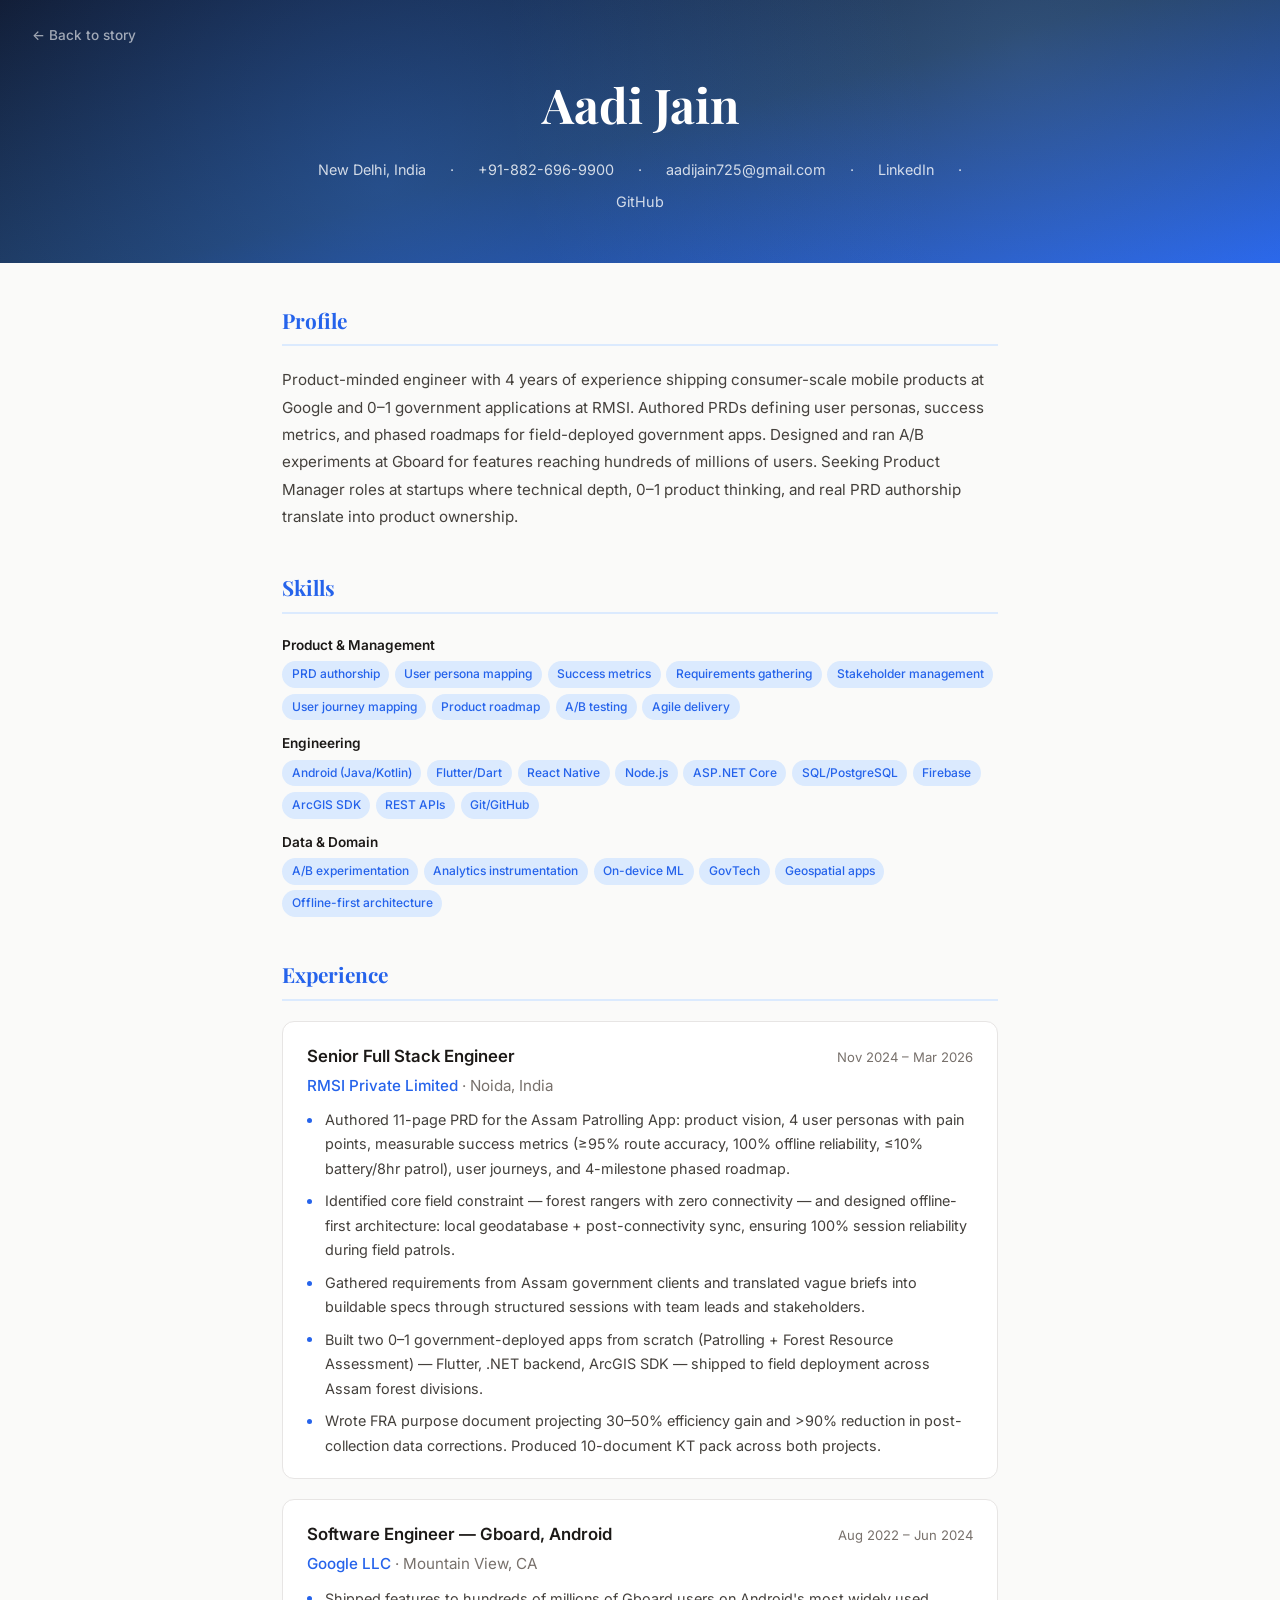
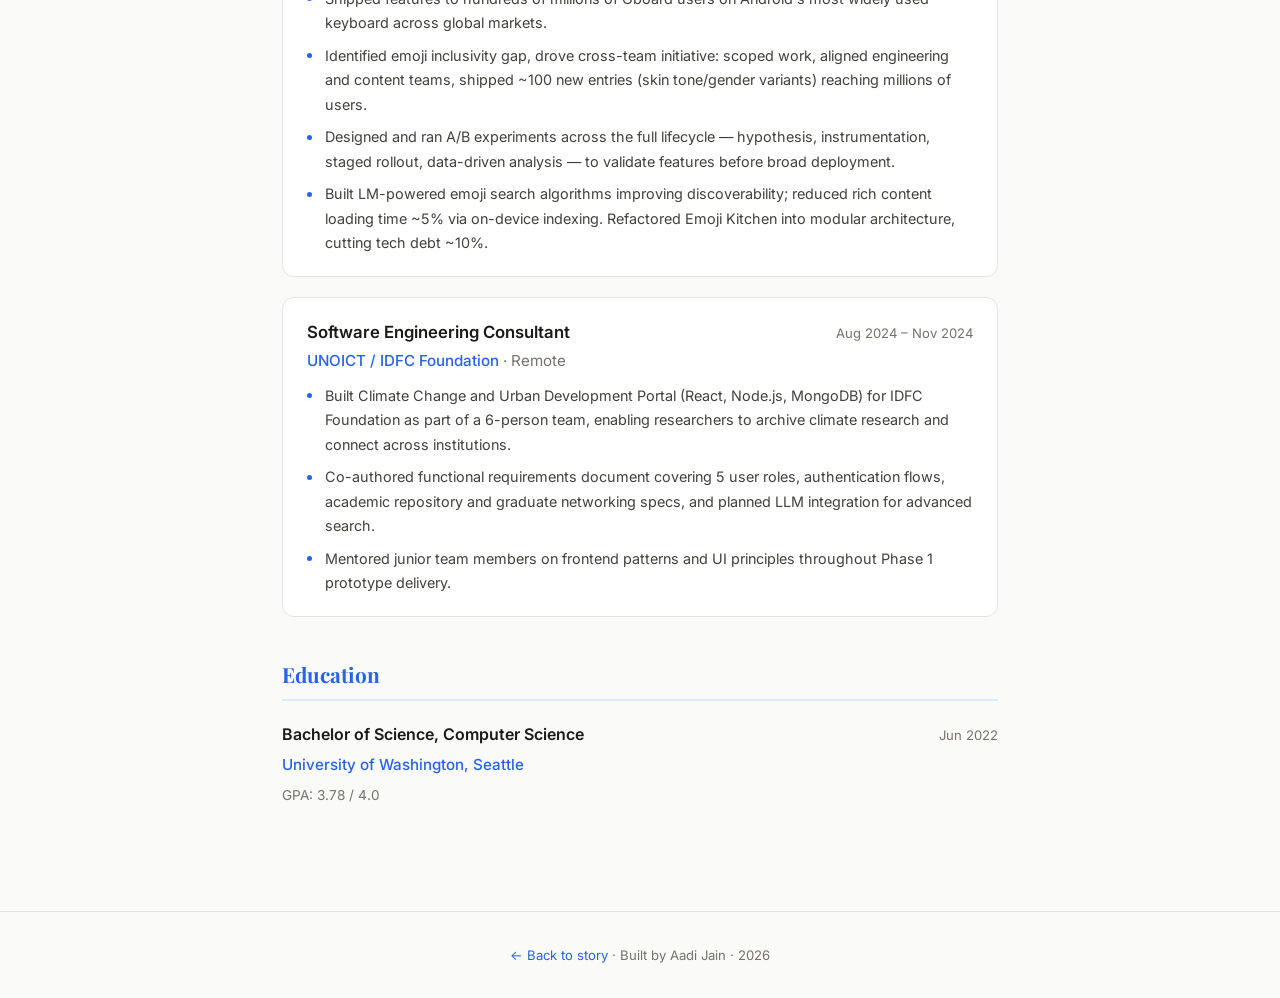
==== resume.html @ 9647545c "Add online resume page and link from main site resume.html styled to match life-at-work design. Cont" ====
<!DOCTYPE html>
<html lang="en">
<head>
<meta charset="UTF-8">
<meta name="viewport" content="width=device-width, initial-scale=1.0">
<title>Aadi Jain — Resume</title>
<link href="https://fonts.googleapis.com/css2?family=Inter:wght@400;500;600;700&family=Playfair+Display:wght@600;700&display=swap" rel="stylesheet">
<style>
  * { margin: 0; padding: 0; box-sizing: border-box; }

  :root {
    --bg: #fafaf9;
    --text: #1c1917;
    --muted: #78716c;
    --accent: #2563eb;
    --accent-light: #dbeafe;
    --card: #ffffff;
    --border: #e7e5e4;
  }

  body {
    font-family: 'Inter', -apple-system, sans-serif;
    background: var(--bg);
    color: var(--text);
    line-height: 1.7;
    -webkit-font-smoothing: antialiased;
  }

  /* ── Header ── */
  .resume-header {
    background: linear-gradient(165deg, #0f172a 0%, #1e3a5f 50%, #2563eb 100%);
    color: #fff;
    padding: 4rem 2rem 3rem;
    text-align: center;
    position: relative;
    overflow: hidden;
  }

  .resume-header::before {
    content: '';
    position: absolute;
    inset: 0;
    background: radial-gradient(circle at 30% 70%, rgba(59,130,246,0.3) 0%, transparent 60%),
                radial-gradient(circle at 80% 20%, rgba(147,197,253,0.15) 0%, transparent 50%);
  }

  .resume-header-content {
    position: relative;
    max-width: 700px;
    margin: 0 auto;
  }

  .resume-header h1 {
    font-family: 'Playfair Display', serif;
    font-size: clamp(2rem, 4vw, 3rem);
    font-weight: 700;
    margin-bottom: 0.75rem;
  }

  .contact-row {
    display: flex;
    flex-wrap: wrap;
    justify-content: center;
    gap: 0.5rem 1.5rem;
    font-size: 0.9rem;
    color: rgba(255,255,255,0.8);
  }

  .contact-row a {
    color: rgba(255,255,255,0.8);
    text-decoration: none;
    transition: color 0.2s;
  }

  .contact-row a:hover { color: #fff; }

  .back-link {
    position: absolute;
    top: 1.5rem;
    left: 2rem;
    color: rgba(255,255,255,0.6);
    text-decoration: none;
    font-size: 0.85rem;
    font-weight: 500;
    transition: color 0.2s;
  }

  .back-link:hover { color: #fff; }

  /* ── Resume Body ── */
  .resume {
    max-width: 780px;
    margin: 0 auto;
    padding: 2.5rem 2rem 4rem;
  }

  .section { margin-bottom: 2.5rem; }

  .section-title {
    font-family: 'Playfair Display', serif;
    font-size: 1.3rem;
    font-weight: 700;
    color: var(--accent);
    border-bottom: 2px solid var(--accent-light);
    padding-bottom: 0.4rem;
    margin-bottom: 1.25rem;
  }

  .profile-text {
    font-size: 0.95rem;
    color: #44403c;
    line-height: 1.8;
  }

  /* ── Skills ── */
  .skill-group { margin-bottom: 0.75rem; }

  .skill-label {
    font-weight: 600;
    font-size: 0.85rem;
    color: var(--text);
    margin-bottom: 0.25rem;
  }

  .skill-tags {
    display: flex;
    flex-wrap: wrap;
    gap: 0.35rem;
  }

  .skill-tag {
    font-size: 0.75rem;
    font-weight: 500;
    padding: 0.2rem 0.6rem;
    border-radius: 999px;
    background: var(--accent-light);
    color: var(--accent);
  }

  /* ── Experience ── */
  .job {
    background: var(--card);
    border: 1px solid var(--border);
    border-radius: 12px;
    padding: 1.25rem 1.5rem;
    margin-bottom: 1.25rem;
  }

  .job-header {
    display: flex;
    flex-wrap: wrap;
    justify-content: space-between;
    align-items: baseline;
    gap: 0.25rem 1rem;
    margin-bottom: 0.15rem;
  }

  .job-title {
    font-weight: 600;
    font-size: 1.05rem;
  }

  .job-date {
    font-size: 0.82rem;
    color: var(--muted);
    white-space: nowrap;
  }

  .job-company {
    font-weight: 500;
    color: var(--accent);
    font-size: 0.95rem;
    margin-bottom: 0.6rem;
  }

  .job-location {
    color: var(--muted);
    font-weight: 400;
  }

  .job ul {
    list-style: none;
    padding: 0;
  }

  .job li {
    position: relative;
    padding-left: 1.1rem;
    font-size: 0.9rem;
    color: #44403c;
    line-height: 1.7;
    margin-bottom: 0.5rem;
  }

  .job li::before {
    content: '';
    position: absolute;
    left: 0;
    top: 0.6rem;
    width: 5px;
    height: 5px;
    border-radius: 50%;
    background: var(--accent);
  }

  .job li:last-child { margin-bottom: 0; }

  /* ── Education ── */
  .edu {
    display: flex;
    flex-wrap: wrap;
    justify-content: space-between;
    align-items: baseline;
    gap: 0.25rem 1rem;
  }

  .edu-degree {
    font-weight: 600;
    font-size: 1rem;
  }

  .edu-date {
    font-size: 0.82rem;
    color: var(--muted);
  }

  .edu-school {
    width: 100%;
    color: var(--accent);
    font-weight: 500;
    font-size: 0.95rem;
  }

  .edu-gpa {
    font-size: 0.85rem;
    color: var(--muted);
    margin-top: 0.15rem;
  }

  /* ── Footer ── */
  .resume-footer {
    text-align: center;
    padding: 2rem;
    font-size: 0.82rem;
    color: var(--muted);
    border-top: 1px solid var(--border);
  }

  .resume-footer a {
    color: var(--accent);
    text-decoration: none;
  }

  .resume-footer a:hover { text-decoration: underline; }

  /* ── Print ── */
  @media print {
    .resume-header { padding: 2rem 1rem 1.5rem; }
    .back-link { display: none; }
    .resume { padding: 1rem; }
    .job { break-inside: avoid; }
  }

  @media (max-width: 600px) {
    .resume { padding: 1.5rem 1.25rem 3rem; }
    .job { padding: 1rem 1.15rem; }
    .back-link { position: relative; top: 0; left: 0; display: block; margin-bottom: 1rem; }
  }
</style>
</head>
<body>

<!-- ── Header ── -->
<header class="resume-header">
  <a href="index.html" class="back-link">&larr; Back to story</a>
  <div class="resume-header-content">
    <h1>Aadi Jain</h1>
    <div class="contact-row">
      <span>New Delhi, India</span>
      <span>&middot;</span>
      <a href="tel:+918826969900">+91-882-696-9900</a>
      <span>&middot;</span>
      <a href="mailto:aadijain725@gmail.com">aadijain725@gmail.com</a>
      <span>&middot;</span>
      <a href="https://www.linkedin.com/in/aadi-jain-tech/" target="_blank" rel="noopener">LinkedIn</a>
      <span>&middot;</span>
      <a href="https://github.com/aadijain725" target="_blank" rel="noopener">GitHub</a>
    </div>
  </div>
</header>

<main class="resume">

  <!-- Profile -->
  <div class="section">
    <h2 class="section-title">Profile</h2>
    <p class="profile-text">Product-minded engineer with 4 years of experience shipping consumer-scale mobile products at Google and 0&ndash;1 government applications at RMSI. Authored PRDs defining user personas, success metrics, and phased roadmaps for field-deployed government apps. Designed and ran A/B experiments at Gboard for features reaching hundreds of millions of users. Seeking Product Manager roles at startups where technical depth, 0&ndash;1 product thinking, and real PRD authorship translate into product ownership.</p>
  </div>

  <!-- Skills -->
  <div class="section">
    <h2 class="section-title">Skills</h2>

    <div class="skill-group">
      <div class="skill-label">Product &amp; Management</div>
      <div class="skill-tags">
        <span class="skill-tag">PRD authorship</span>
        <span class="skill-tag">User persona mapping</span>
        <span class="skill-tag">Success metrics</span>
        <span class="skill-tag">Requirements gathering</span>
        <span class="skill-tag">Stakeholder management</span>
        <span class="skill-tag">User journey mapping</span>
        <span class="skill-tag">Product roadmap</span>
        <span class="skill-tag">A/B testing</span>
        <span class="skill-tag">Agile delivery</span>
      </div>
    </div>

    <div class="skill-group">
      <div class="skill-label">Engineering</div>
      <div class="skill-tags">
        <span class="skill-tag">Android (Java/Kotlin)</span>
        <span class="skill-tag">Flutter/Dart</span>
        <span class="skill-tag">React Native</span>
        <span class="skill-tag">Node.js</span>
        <span class="skill-tag">ASP.NET Core</span>
        <span class="skill-tag">SQL/PostgreSQL</span>
        <span class="skill-tag">Firebase</span>
        <span class="skill-tag">ArcGIS SDK</span>
        <span class="skill-tag">REST APIs</span>
        <span class="skill-tag">Git/GitHub</span>
      </div>
    </div>

    <div class="skill-group">
      <div class="skill-label">Data &amp; Domain</div>
      <div class="skill-tags">
        <span class="skill-tag">A/B experimentation</span>
        <span class="skill-tag">Analytics instrumentation</span>
        <span class="skill-tag">On-device ML</span>
        <span class="skill-tag">GovTech</span>
        <span class="skill-tag">Geospatial apps</span>
        <span class="skill-tag">Offline-first architecture</span>
      </div>
    </div>
  </div>

  <!-- Experience -->
  <div class="section">
    <h2 class="section-title">Experience</h2>

    <div class="job">
      <div class="job-header">
        <span class="job-title">Senior Full Stack Engineer</span>
        <span class="job-date">Nov 2024 &ndash; Mar 2026</span>
      </div>
      <div class="job-company">RMSI Private Limited <span class="job-location">&middot; Noida, India</span></div>
      <ul>
        <li>Authored 11-page PRD for the Assam Patrolling App: product vision, 4 user personas with pain points, measurable success metrics (&ge;95% route accuracy, 100% offline reliability, &le;10% battery/8hr patrol), user journeys, and 4-milestone phased roadmap.</li>
        <li>Identified core field constraint &mdash; forest rangers with zero connectivity &mdash; and designed offline-first architecture: local geodatabase + post-connectivity sync, ensuring 100% session reliability during field patrols.</li>
        <li>Gathered requirements from Assam government clients and translated vague briefs into buildable specs through structured sessions with team leads and stakeholders.</li>
        <li>Built two 0&ndash;1 government-deployed apps from scratch (Patrolling + Forest Resource Assessment) &mdash; Flutter, .NET backend, ArcGIS SDK &mdash; shipped to field deployment across Assam forest divisions.</li>
        <li>Wrote FRA purpose document projecting 30&ndash;50% efficiency gain and &gt;90% reduction in post-collection data corrections. Produced 10-document KT pack across both projects.</li>
      </ul>
    </div>

    <div class="job">
      <div class="job-header">
        <span class="job-title">Software Engineer &mdash; Gboard, Android</span>
        <span class="job-date">Aug 2022 &ndash; Jun 2024</span>
      </div>
      <div class="job-company">Google LLC <span class="job-location">&middot; Mountain View, CA</span></div>
      <ul>
        <li>Shipped features to hundreds of millions of Gboard users on Android's most widely used keyboard across global markets.</li>
        <li>Identified emoji inclusivity gap, drove cross-team initiative: scoped work, aligned engineering and content teams, shipped ~100 new entries (skin tone/gender variants) reaching millions of users.</li>
        <li>Designed and ran A/B experiments across the full lifecycle &mdash; hypothesis, instrumentation, staged rollout, data-driven analysis &mdash; to validate features before broad deployment.</li>
        <li>Built LM-powered emoji search algorithms improving discoverability; reduced rich content loading time ~5% via on-device indexing. Refactored Emoji Kitchen into modular architecture, cutting tech debt ~10%.</li>
      </ul>
    </div>

    <div class="job">
      <div class="job-header">
        <span class="job-title">Software Engineering Consultant</span>
        <span class="job-date">Aug 2024 &ndash; Nov 2024</span>
      </div>
      <div class="job-company">UNOICT / IDFC Foundation <span class="job-location">&middot; Remote</span></div>
      <ul>
        <li>Built Climate Change and Urban Development Portal (React, Node.js, MongoDB) for IDFC Foundation as part of a 6-person team, enabling researchers to archive climate research and connect across institutions.</li>
        <li>Co-authored functional requirements document covering 5 user roles, authentication flows, academic repository and graduate networking specs, and planned LLM integration for advanced search.</li>
        <li>Mentored junior team members on frontend patterns and UI principles throughout Phase 1 prototype delivery.</li>
      </ul>
    </div>

  </div>

  <!-- Education -->
  <div class="section">
    <h2 class="section-title">Education</h2>
    <div class="edu">
      <span class="edu-degree">Bachelor of Science, Computer Science</span>
      <span class="edu-date">Jun 2022</span>
      <span class="edu-school">University of Washington, Seattle</span>
      <span class="edu-gpa">GPA: 3.78 / 4.0</span>
    </div>
  </div>

</main>

<footer class="resume-footer">
  <a href="index.html">&larr; Back to story</a> &middot; Built by Aadi Jain &middot; 2026
</footer>

</body>
</html>
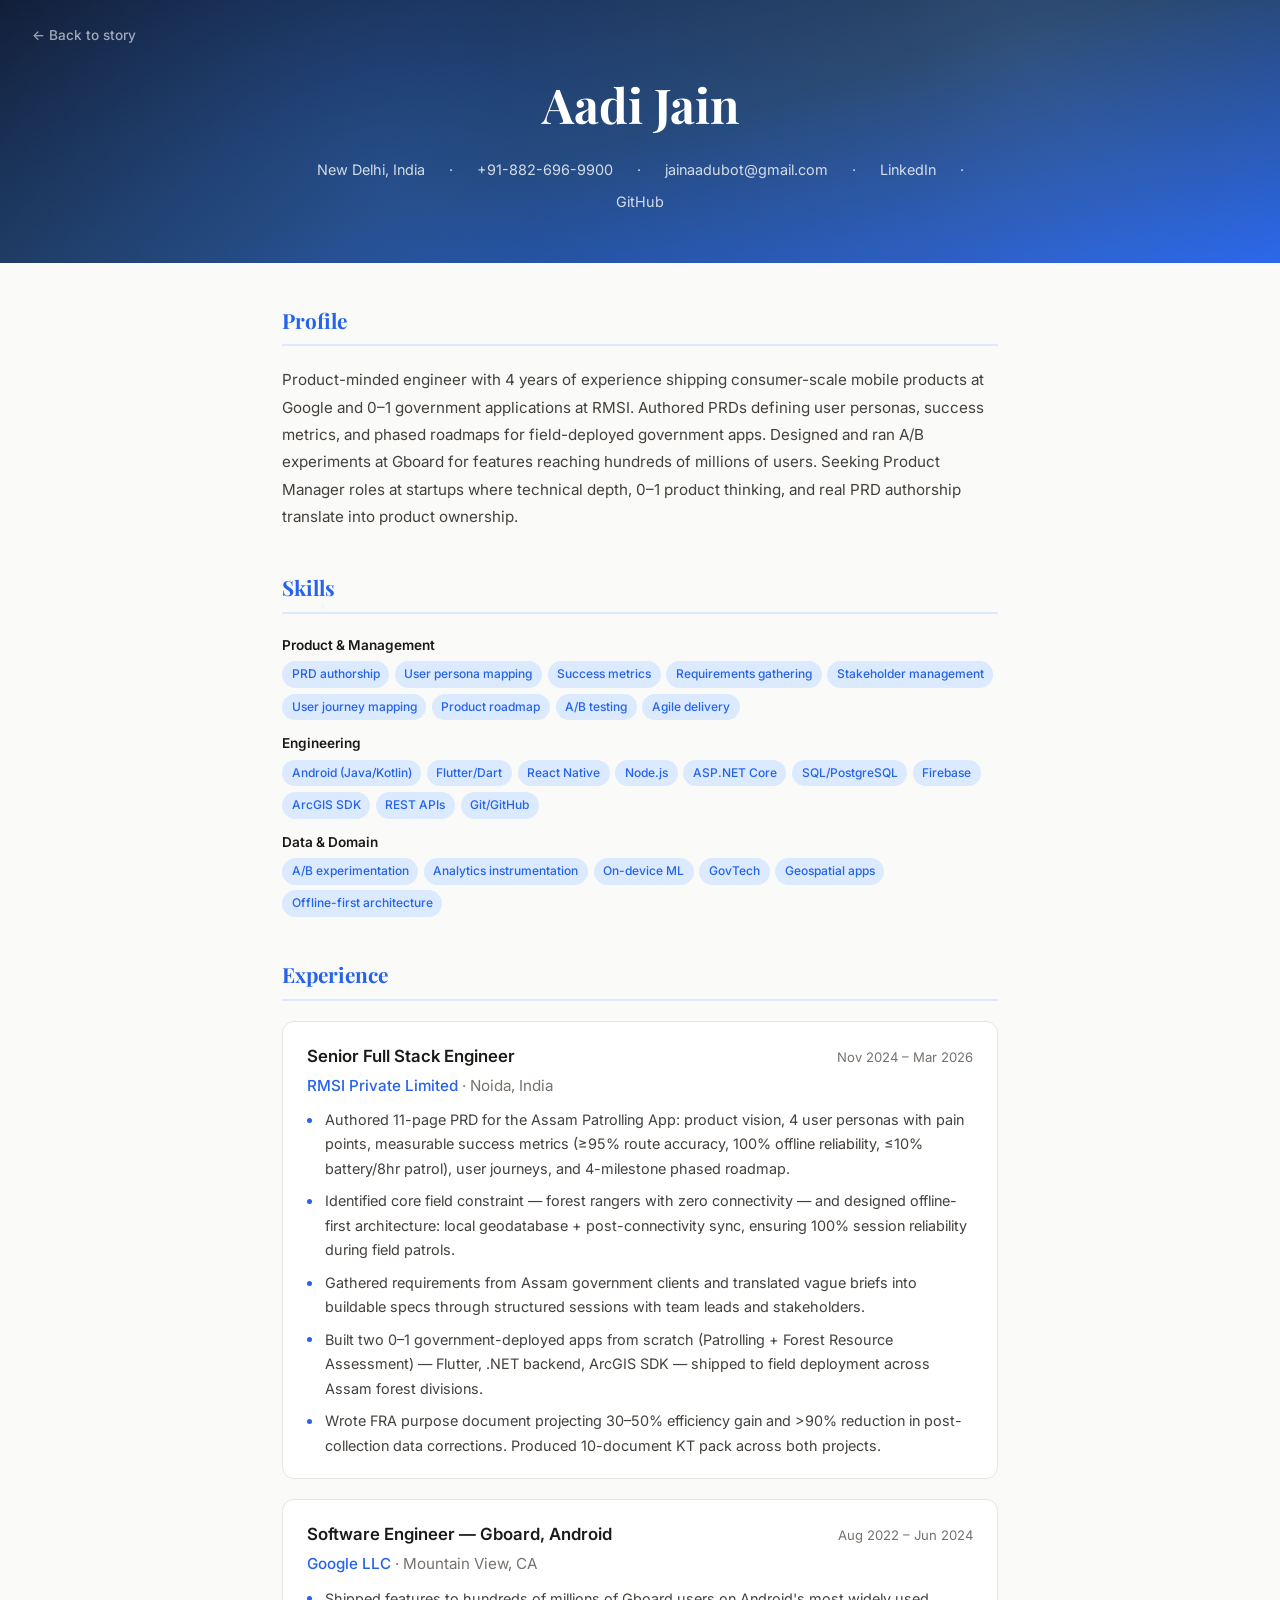
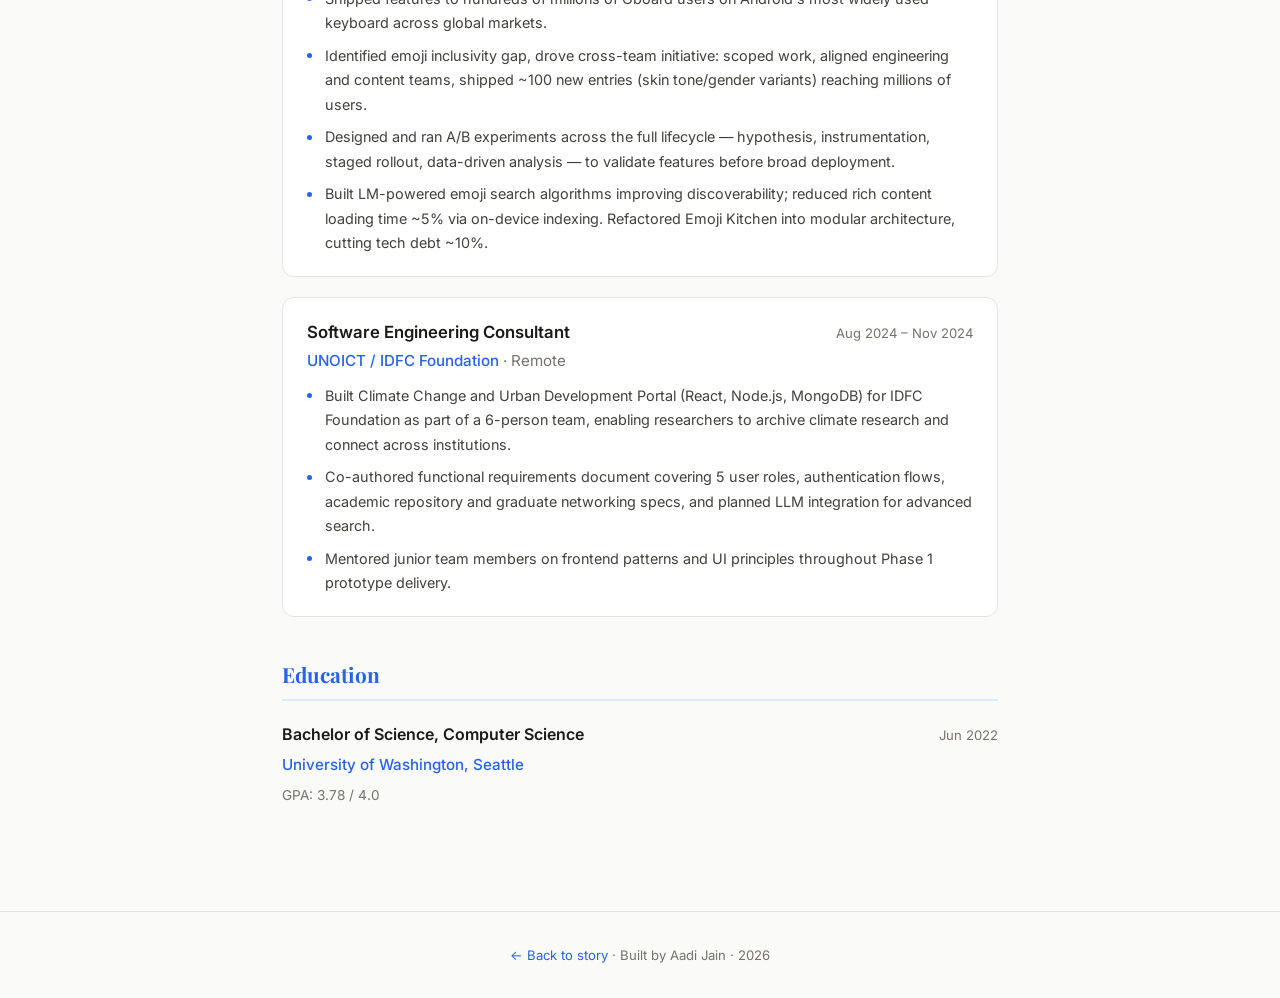
==== commit 98ab7453: "Update resume page email to jainaadubot@gmail.com Co-Authored-By: Claude Opus 4.6 <noreply@anthropic" ====
--- a/resume.html
+++ b/resume.html
@@ -280,7 +280,7 @@
       <span>&middot;</span>
       <a href="tel:+918826969900">+91-882-696-9900</a>
       <span>&middot;</span>
-      <a href="mailto:aadijain725@gmail.com">aadijain725@gmail.com</a>
+      <a href="mailto:jainaadubot@gmail.com">jainaadubot@gmail.com</a>
       <span>&middot;</span>
       <a href="https://www.linkedin.com/in/aadi-jain-tech/" target="_blank" rel="noopener">LinkedIn</a>
       <span>&middot;</span>
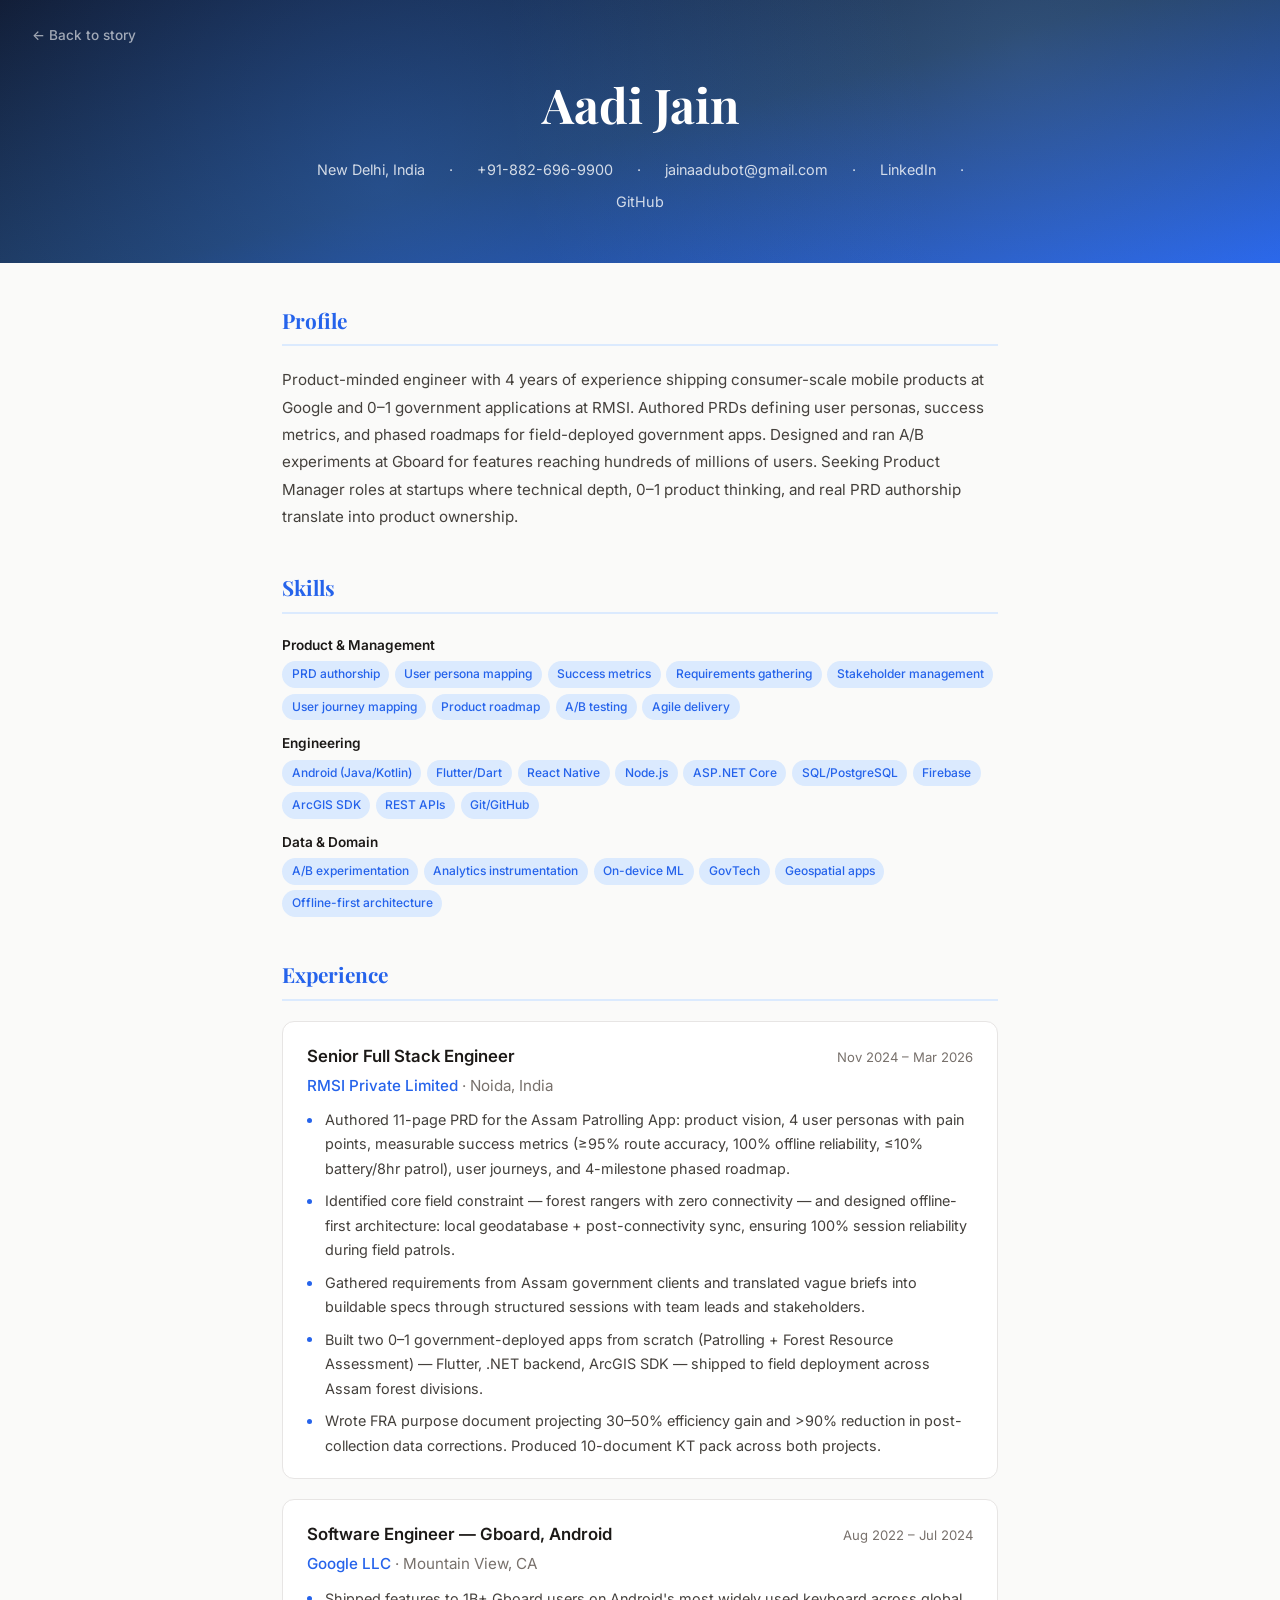
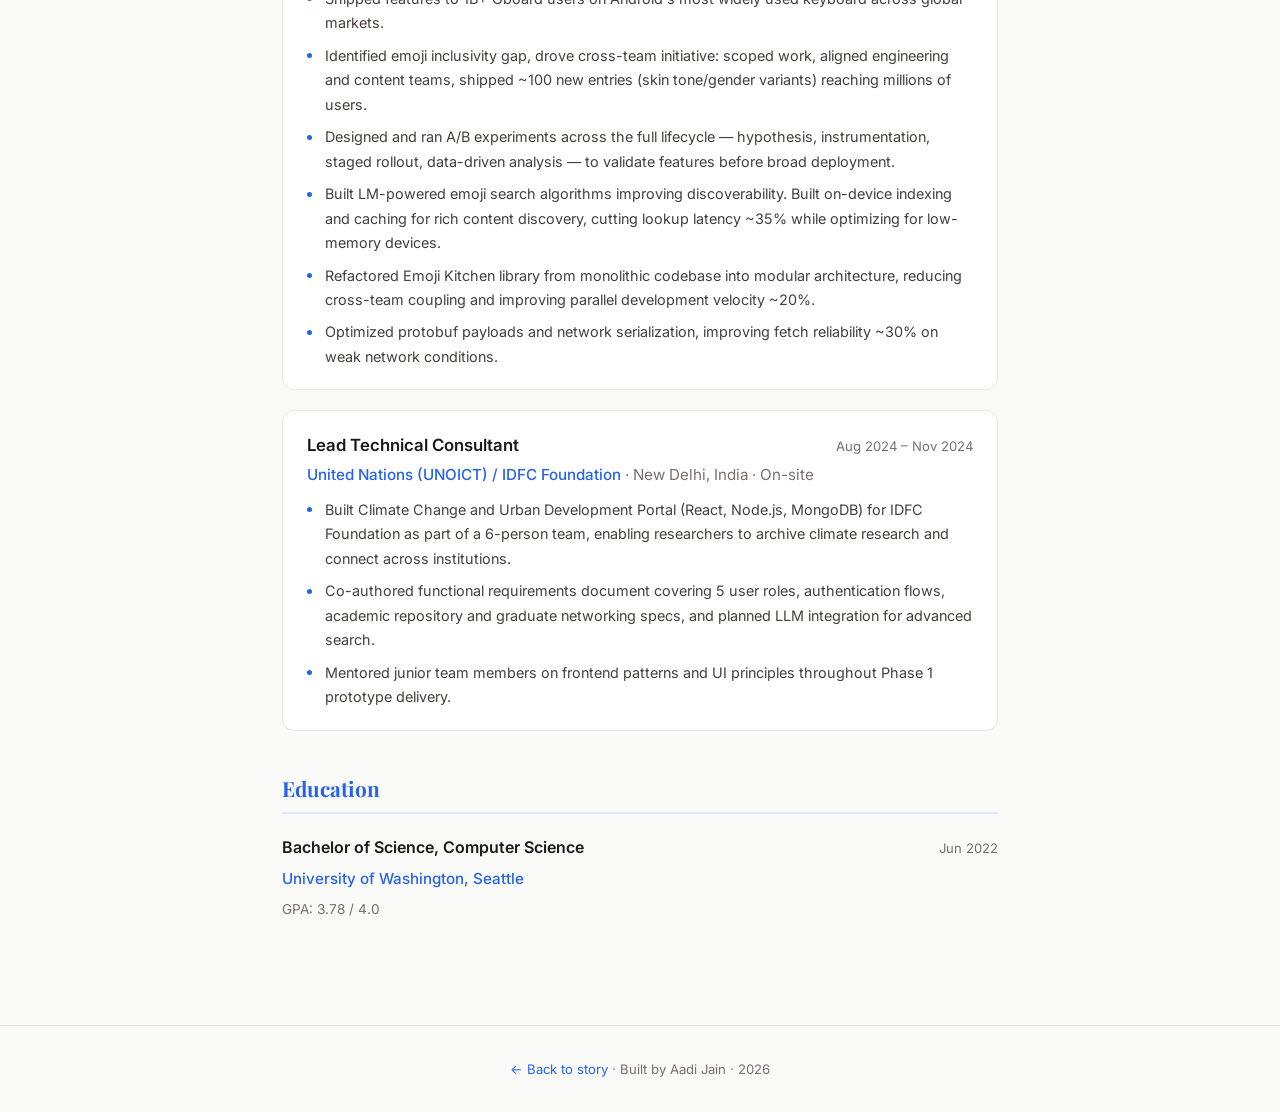
==== commit b49e7630: "Update resume with revised Google and UN experience details Google: 1B+ users, added latency/velocit" ====
--- a/resume.html
+++ b/resume.html
@@ -367,23 +367,25 @@
     <div class="job">
       <div class="job-header">
         <span class="job-title">Software Engineer &mdash; Gboard, Android</span>
-        <span class="job-date">Aug 2022 &ndash; Jun 2024</span>
+        <span class="job-date">Aug 2022 &ndash; Jul 2024</span>
       </div>
       <div class="job-company">Google LLC <span class="job-location">&middot; Mountain View, CA</span></div>
       <ul>
-        <li>Shipped features to hundreds of millions of Gboard users on Android's most widely used keyboard across global markets.</li>
+        <li>Shipped features to 1B+ Gboard users on Android's most widely used keyboard across global markets.</li>
         <li>Identified emoji inclusivity gap, drove cross-team initiative: scoped work, aligned engineering and content teams, shipped ~100 new entries (skin tone/gender variants) reaching millions of users.</li>
         <li>Designed and ran A/B experiments across the full lifecycle &mdash; hypothesis, instrumentation, staged rollout, data-driven analysis &mdash; to validate features before broad deployment.</li>
-        <li>Built LM-powered emoji search algorithms improving discoverability; reduced rich content loading time ~5% via on-device indexing. Refactored Emoji Kitchen into modular architecture, cutting tech debt ~10%.</li>
+        <li>Built LM-powered emoji search algorithms improving discoverability. Built on-device indexing and caching for rich content discovery, cutting lookup latency ~35% while optimizing for low-memory devices.</li>
+        <li>Refactored Emoji Kitchen library from monolithic codebase into modular architecture, reducing cross-team coupling and improving parallel development velocity ~20%.</li>
+        <li>Optimized protobuf payloads and network serialization, improving fetch reliability ~30% on weak network conditions.</li>
       </ul>
     </div>
 
     <div class="job">
       <div class="job-header">
-        <span class="job-title">Software Engineering Consultant</span>
+        <span class="job-title">Lead Technical Consultant</span>
         <span class="job-date">Aug 2024 &ndash; Nov 2024</span>
       </div>
-      <div class="job-company">UNOICT / IDFC Foundation <span class="job-location">&middot; Remote</span></div>
+      <div class="job-company">United Nations (UNOICT) / IDFC Foundation <span class="job-location">&middot; New Delhi, India &middot; On-site</span></div>
       <ul>
         <li>Built Climate Change and Urban Development Portal (React, Node.js, MongoDB) for IDFC Foundation as part of a 6-person team, enabling researchers to archive climate research and connect across institutions.</li>
         <li>Co-authored functional requirements document covering 5 user roles, authentication flows, academic repository and graduate networking specs, and planned LLM integration for advanced search.</li>
